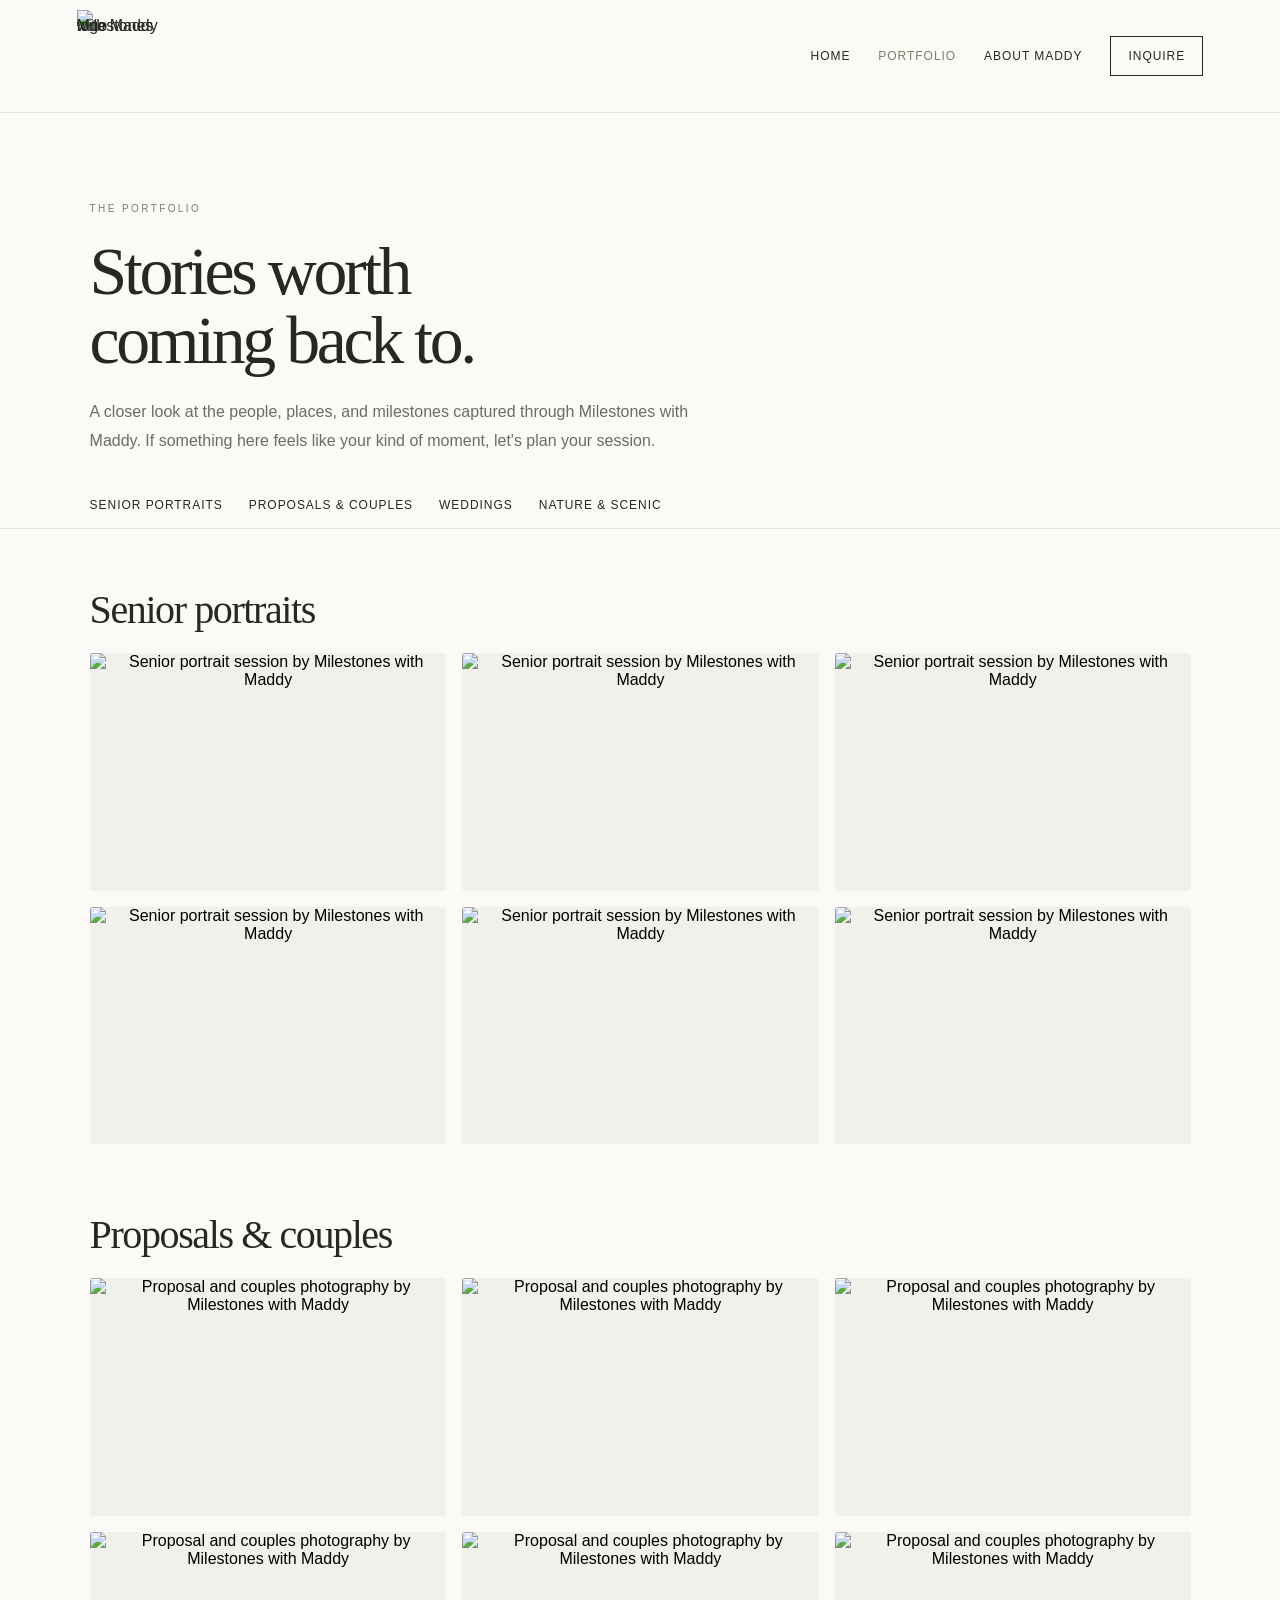
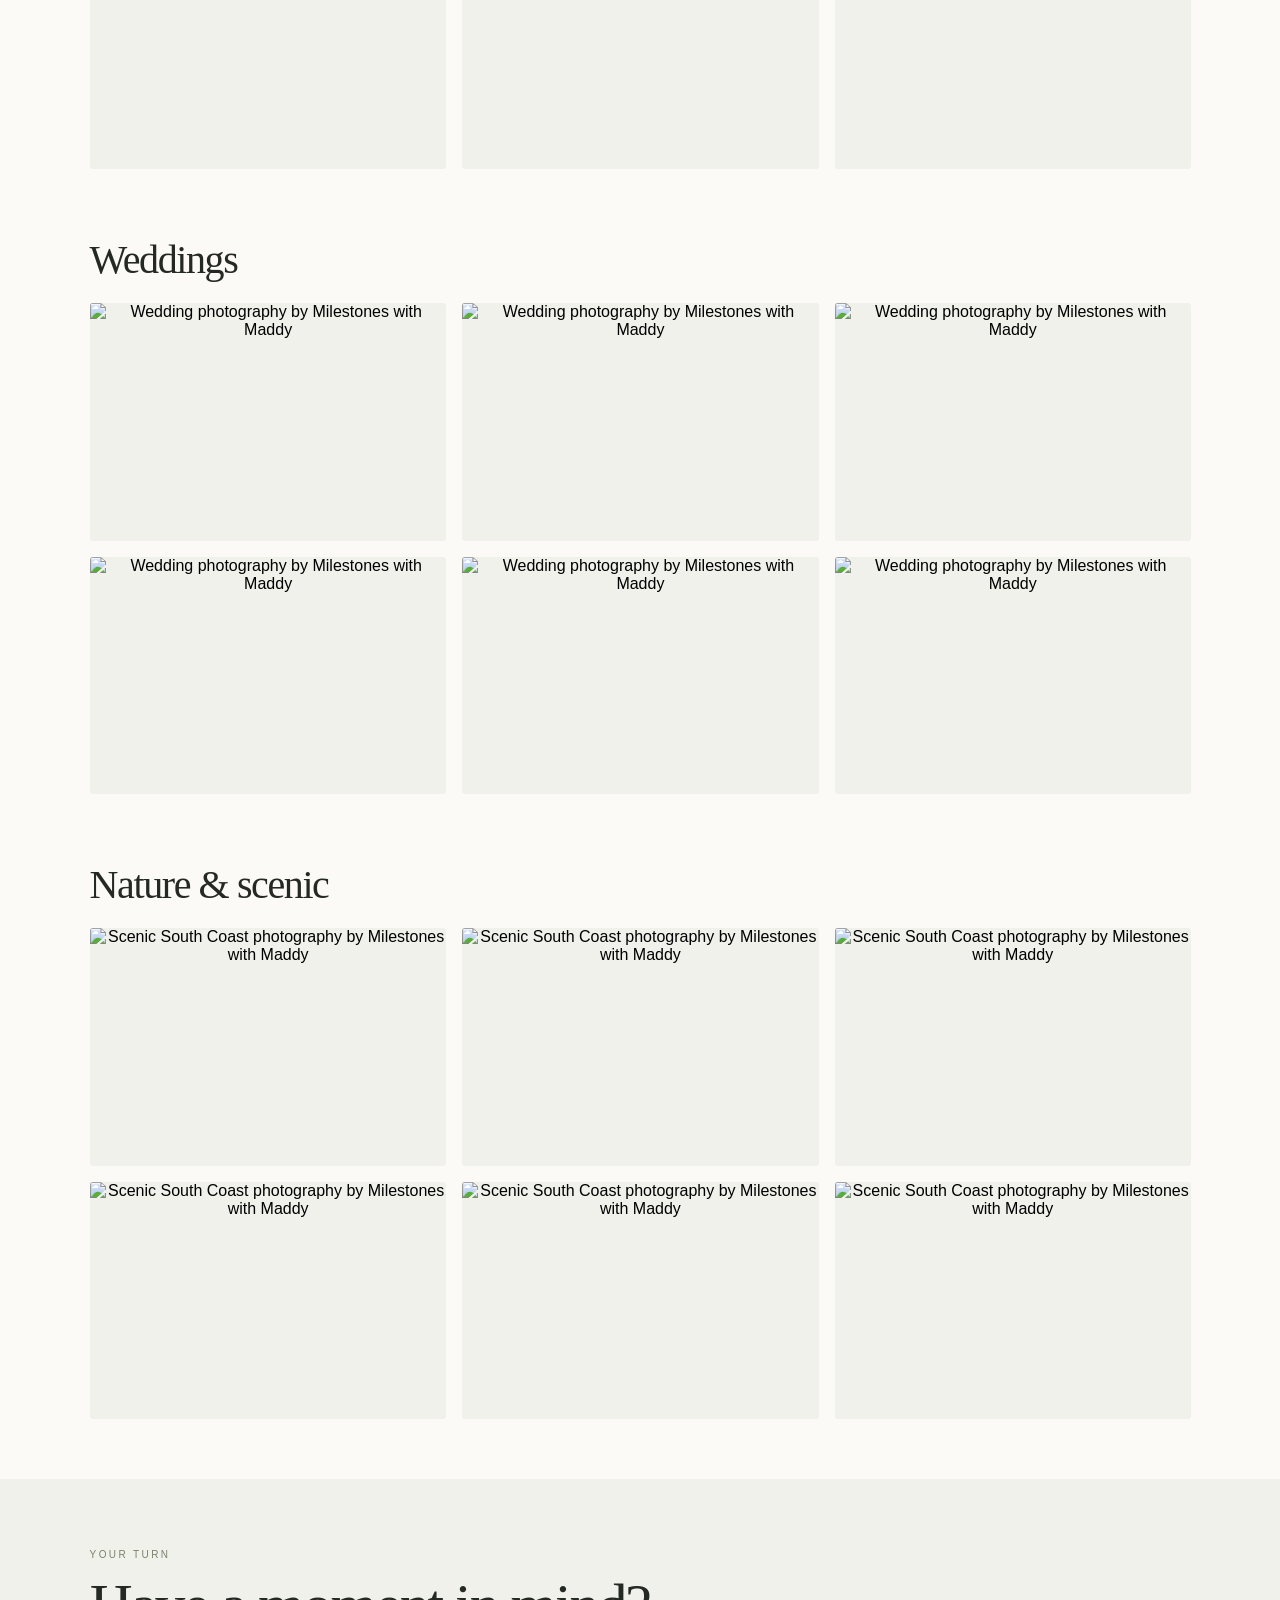
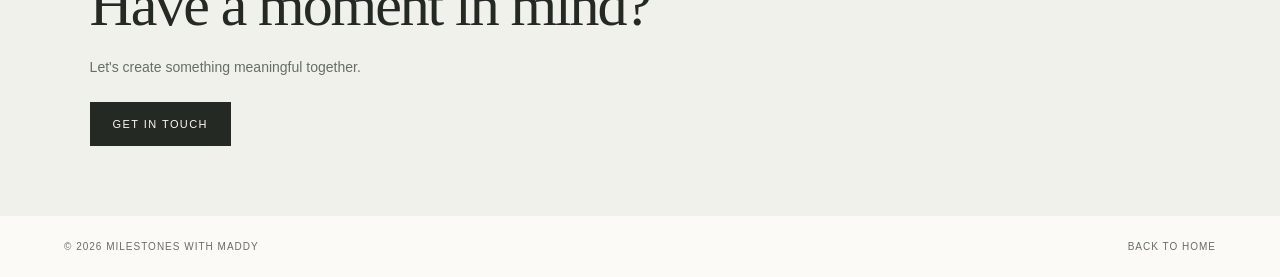
==== portfolio.html @ b0c82dc0 "first commit website" ====
<!doctype html>
<html lang="en">
<head>
<meta charset="utf-8">
<meta name="viewport" content="width=device-width, initial-scale=1">
<title>Portfolio — Milestones with Maddy</title>
<meta name="description" content="Senior portraits, proposals, weddings and scenic photography by Milestones with Maddy on the South Coast.">
<link rel="icon" type="image/png" href="images/favicon.png">
<link rel="stylesheet" href="styles.css">
</head>
<body>
<header class="nav">
<a class="brand" href="index.html" aria-label="Milestones with Maddy — home"><img class="brand-logo" src="images/milestones-logo.png" alt="Milestones with Maddy logo"></a>
<button class="menu" id="menu" aria-expanded="false" aria-controls="navlinks" aria-label="Toggle navigation">Menu</button>
<nav class="navlinks" id="navlinks"><a href="index.html">Home</a><a href="portfolio.html" aria-current="page">Portfolio</a><a href="index.html#about">About Maddy</a><a class="cta" href="index.html#contact">Inquire</a></nav>
</header>
<main>
<section class="intro"><div class="eyebrow">The portfolio</div><h1>Stories worth<br>coming back to.</h1><p>A closer look at the people, places, and milestones captured through Milestones with Maddy. If something here feels like your kind of moment, let's plan your session.</p></section>
<nav class="cats" id="cats" aria-label="Portfolio categories"></nav>
<div id="galleries"></div>
<section class="cta-band"><div class="eyebrow">Your turn</div><h2>Have a moment in mind?</h2><p>Let's create something meaningful together.</p><a class="btn" href="index.html#contact">Get in touch</a></section>
</main>
<footer class="footer"><span>© <span id="year"></span> Milestones with Maddy</span><a href="index.html">Back to home</a></footer>
<script src="photos.js"></script>
<script src="site.js"></script>
</body>
</html>
---- styles.css ----
:root { color-scheme: light; --paper:#fbfaf7; --ink:#252923; --muted:#686e65; --line:#e6e5de; --accent:#78836a; --card:#f0f1eb; }
* { box-sizing:border-box; }
html { scroll-behavior:smooth; scroll-padding-top:90px; }
body { margin:0; background:var(--paper); color:var(--ink); font-family:Inter,'Avenir Next',Avenir,Arial,sans-serif; }
a { color:inherit; text-decoration:none; }
button,input,select,textarea { font:inherit; }
:focus-visible { outline:2px solid var(--accent); outline-offset:3px; }
h1,h2,h3,p { margin-top:0; }
h1,h2 { font-family:Georgia,'Times New Roman',serif; font-weight:400; }

/* header */
.nav { position:relative; display:flex; align-items:center; justify-content:space-between; gap:24px; padding:10px clamp(20px,6vw,92px); border-bottom:1px solid var(--line); background:var(--paper); }
.brand { display:block; line-height:0; }
.brand-logo { display:block; width:92px; height:92px; object-fit:contain; }
.navlinks { display:flex; gap:28px; align-items:center; font-size:12px; letter-spacing:.08em; text-transform:uppercase; }
.navlinks a:hover,.navlinks a[aria-current="page"] { color:var(--accent); }
.navlinks .cta { border:1px solid var(--ink); padding:12px 17px; }
.navlinks .cta:hover { color:var(--ink); background:var(--card); }
.menu { display:none; background:none; color:var(--ink); border:1px solid var(--line); padding:9px 12px; cursor:pointer; }

/* shared bits */
.eyebrow { font-size:10px; letter-spacing:.24em; text-transform:uppercase; color:var(--accent); }
.btn { display:inline-flex; align-items:center; justify-content:center; background:var(--ink); color:var(--paper); padding:15px 22px; font-size:11px; text-transform:uppercase; letter-spacing:.13em; border:1px solid var(--ink); cursor:pointer; }
.btn:hover { opacity:.83; }
.btn:disabled { opacity:.6; cursor:wait; }
.text-link { font-size:12px; border-bottom:1px solid var(--accent); padding-bottom:5px; }
.section { padding:clamp(58px,8vw,108px) clamp(20px,7vw,110px); }
.section-head { display:flex; align-items:end; justify-content:space-between; gap:24px; margin-bottom:34px; }
h2 { font-size:clamp(38px,5vw,60px); line-height:1.05; margin:14px 0 0; letter-spacing:-.035em; }
.section-head p { color:var(--muted); max-width:310px; font-size:13px; line-height:1.8; margin-bottom:3px; }

/* hero */
.hero { display:grid; grid-template-columns:.8fr 1.2fr; min-height:610px; padding:clamp(32px,6vw,84px) clamp(20px,8vw,120px); gap:clamp(28px,5vw,76px); align-items:center; }
h1 { font-size:clamp(44px,5.3vw,70px); line-height:1.02; letter-spacing:-.05em; margin:23px 0; }
.hero p { color:var(--muted); font-size:15px; line-height:1.9; max-width:390px; }
.actions { display:flex; align-items:center; gap:22px; margin-top:30px; flex-wrap:wrap; }
.hero-art { position:relative; overflow:hidden; background:#e4e6dd; border-radius:3px; aspect-ratio:4/5; width:100%; max-width:540px; max-height:540px; justify-self:center; }
.hero-art img { display:block; width:100%; height:100%; object-fit:cover; object-position:center 35%; }
.art-note { position:absolute; z-index:2; right:18px; bottom:18px; background:rgba(250,247,241,.9); color:#282722; padding:12px 14px; font-size:9px; letter-spacing:.14em; text-transform:uppercase; }

/* featured cards (home) */
.gallery { display:grid; grid-template-columns:repeat(3,minmax(0,1fr)); gap:20px; }
.photo { position:relative; min-height:420px; overflow:hidden; background:var(--card); border-radius:3px; display:block; }
.photo img { position:absolute; inset:0; width:100%; height:100%; object-fit:cover; transition:transform .5s; }
.photo:hover img { transform:scale(1.04); }
.photo:after { content:""; position:absolute; inset:0; background:linear-gradient(180deg,transparent 55%,rgba(0,0,0,.34)); pointer-events:none; }
.photo-label { position:absolute; z-index:1; left:18px; right:18px; bottom:17px; display:flex; justify-content:space-between; align-items:end; gap:10px; color:#fff; text-shadow:0 1px 8px #333; }
.photo-label strong { font-family:Georgia,serif; font-size:25px; font-weight:400; }
.photo-label span { font-size:9px; letter-spacing:.16em; text-transform:uppercase; }
.more { margin-top:30px; }

/* about */
.about { background:var(--card); display:grid; grid-template-columns:.8fr 1.2fr; gap:clamp(30px,8vw,110px); align-items:center; }
.about-mark { display:grid; place-items:center; }
.about-mark img { display:block; width:min(100%,360px); height:auto; }
.about-copy p { color:var(--muted); font-size:14px; line-height:1.95; max-width:520px; }
.about-copy .text-link { display:inline-block; margin-top:8px; }

/* process */
.process { display:grid; grid-template-columns:repeat(3,1fr); gap:26px; margin-top:42px; }
.step { border-top:1px solid var(--line); padding-top:18px; }
.step b { color:var(--accent); font-size:10px; letter-spacing:.18em; }
.step h3 { font-family:Georgia,serif; font-size:25px; font-weight:400; margin:14px 0 10px; }
.step p { color:var(--muted); font-size:13px; line-height:1.8; }

/* contact */
.contact { background:var(--card); display:grid; grid-template-columns:1fr 1fr; gap:clamp(30px,8vw,100px); }
.contact .eyebrow { color:#657258; }
.contact h2 { max-width:460px; }
.contact p { color:var(--muted); font-size:14px; line-height:1.9; max-width:390px; margin-top:20px; }
.form { display:grid; grid-template-columns:1fr 1fr; gap:17px; align-content:start; }
.field { display:flex; flex-direction:column; gap:8px; }
.field.full { grid-column:1/-1; }
.field label { font-size:10px; letter-spacing:.14em; text-transform:uppercase; color:var(--muted); }
.field input,.field select,.field textarea { width:100%; background:transparent; border:0; border-bottom:1px solid #c4c8bd; color:var(--ink); padding:11px 0; border-radius:0; }
.field input:focus,.field select:focus,.field textarea:focus { outline:none; border-bottom-color:var(--ink); }
.field textarea { min-height:82px; resize:vertical; }
.form .btn { grid-column:1/-1; justify-self:start; margin-top:7px; }
#form-status { grid-column:1/-1; font-size:12px; color:var(--muted); line-height:1.6; }
.footer { padding:25px clamp(20px,5vw,76px); display:flex; justify-content:space-between; gap:18px; flex-wrap:wrap; color:var(--muted); font-size:10px; letter-spacing:.1em; text-transform:uppercase; }

/* portfolio page */
.intro { padding:clamp(45px,7vw,90px) clamp(20px,7vw,110px) 10px; }
.intro p { color:var(--muted); line-height:1.8; max-width:620px; }
.cats { position:sticky; top:0; z-index:5; display:flex; gap:26px; flex-wrap:wrap; padding:16px clamp(20px,7vw,110px); background:rgba(251,250,247,.94); backdrop-filter:blur(6px); border-bottom:1px solid var(--line); font-size:12px; letter-spacing:.08em; text-transform:uppercase; }
.cats a:hover { color:var(--accent); }
.gallery-section { padding:clamp(34px,5vw,60px) clamp(20px,7vw,110px) 10px; }
.gallery-section h2 { font-size:clamp(30px,3.6vw,40px); margin:0 0 22px; }
.gal { container-type:inline-size; }
.grid { --cols:3; --gap:16px; display:grid; grid-template-columns:repeat(var(--cols),minmax(0,1fr)); gap:var(--gap); grid-auto-flow:dense; grid-auto-rows:calc((100cqw - (var(--cols) - 1) * var(--gap)) / var(--cols) / 1.5); }
.grid figure { margin:0; background:var(--card); border-radius:3px; overflow:hidden; }
.grid figure.tall { grid-row:span 2; }
.grid button { display:block; width:100%; height:100%; padding:0; border:0; background:none; cursor:zoom-in; }
.grid img { display:block; width:100%; height:100%; object-fit:cover; }
.grid button:hover img { opacity:.92; }
.cta-band { margin-top:50px; padding:clamp(40px,6vw,70px) clamp(20px,7vw,110px); background:var(--card); }
.cta-band h2 { margin-bottom:18px; }
.cta-band p { color:var(--muted); font-size:14px; line-height:1.8; max-width:520px; margin:0 0 22px; }

/* lightbox */
.lb { position:fixed; inset:0; z-index:50; display:none; align-items:center; justify-content:center; background:rgba(20,22,18,.93); padding:clamp(16px,4vw,56px); }
.lb.open { display:flex; }
.lb img { max-width:100%; max-height:100%; object-fit:contain; border-radius:2px; }
.lb button { position:absolute; background:none; border:0; color:#fff; font-size:34px; line-height:1; padding:14px 18px; cursor:pointer; opacity:.8; }
.lb button:hover { opacity:1; }
.lb .x { top:6px; right:8px; } .lb .prev { left:4px; top:50%; transform:translateY(-50%); } .lb .next { right:4px; top:50%; transform:translateY(-50%); }
body.lb-open { overflow:hidden; }

@media(max-width:760px) {
  .brand-logo { width:72px; height:72px; }
  .navlinks { display:none; position:absolute; z-index:10; top:100%; left:0; right:0; padding:24px; background:var(--paper); border-bottom:1px solid var(--line); flex-direction:column; align-items:stretch; gap:20px; }
  .navlinks.open { display:flex; }
  .menu { display:block; }
  .hero { grid-template-columns:1fr; padding-top:40px; min-height:0; }
  .hero-art { min-height:420px; } .hero-art img { height:420px; }
  .gallery { grid-template-columns:1fr 1fr; } .photo { min-height:300px; } .photo:nth-child(3) { grid-column:1/-1; }
  .about,.contact { grid-template-columns:1fr; }
  .about-mark img { width:min(70%,260px); }
  .section-head { align-items:start; flex-direction:column; }
  .process { grid-template-columns:1fr; gap:12px; }
  .grid { --cols:2; }
}
@media(max-width:430px) {
  .gallery { grid-template-columns:1fr; } .photo,.photo:nth-child(3) { min-height:340px; grid-column:auto; }
  .form { grid-template-columns:1fr; } .field.full,.form .btn,#form-status { grid-column:1; }
  h1 { font-size:52px; }
  .grid { --cols:1; }
}
@media(prefers-reduced-motion:reduce) { html { scroll-behavior:auto; } .photo img { transition:none; } }
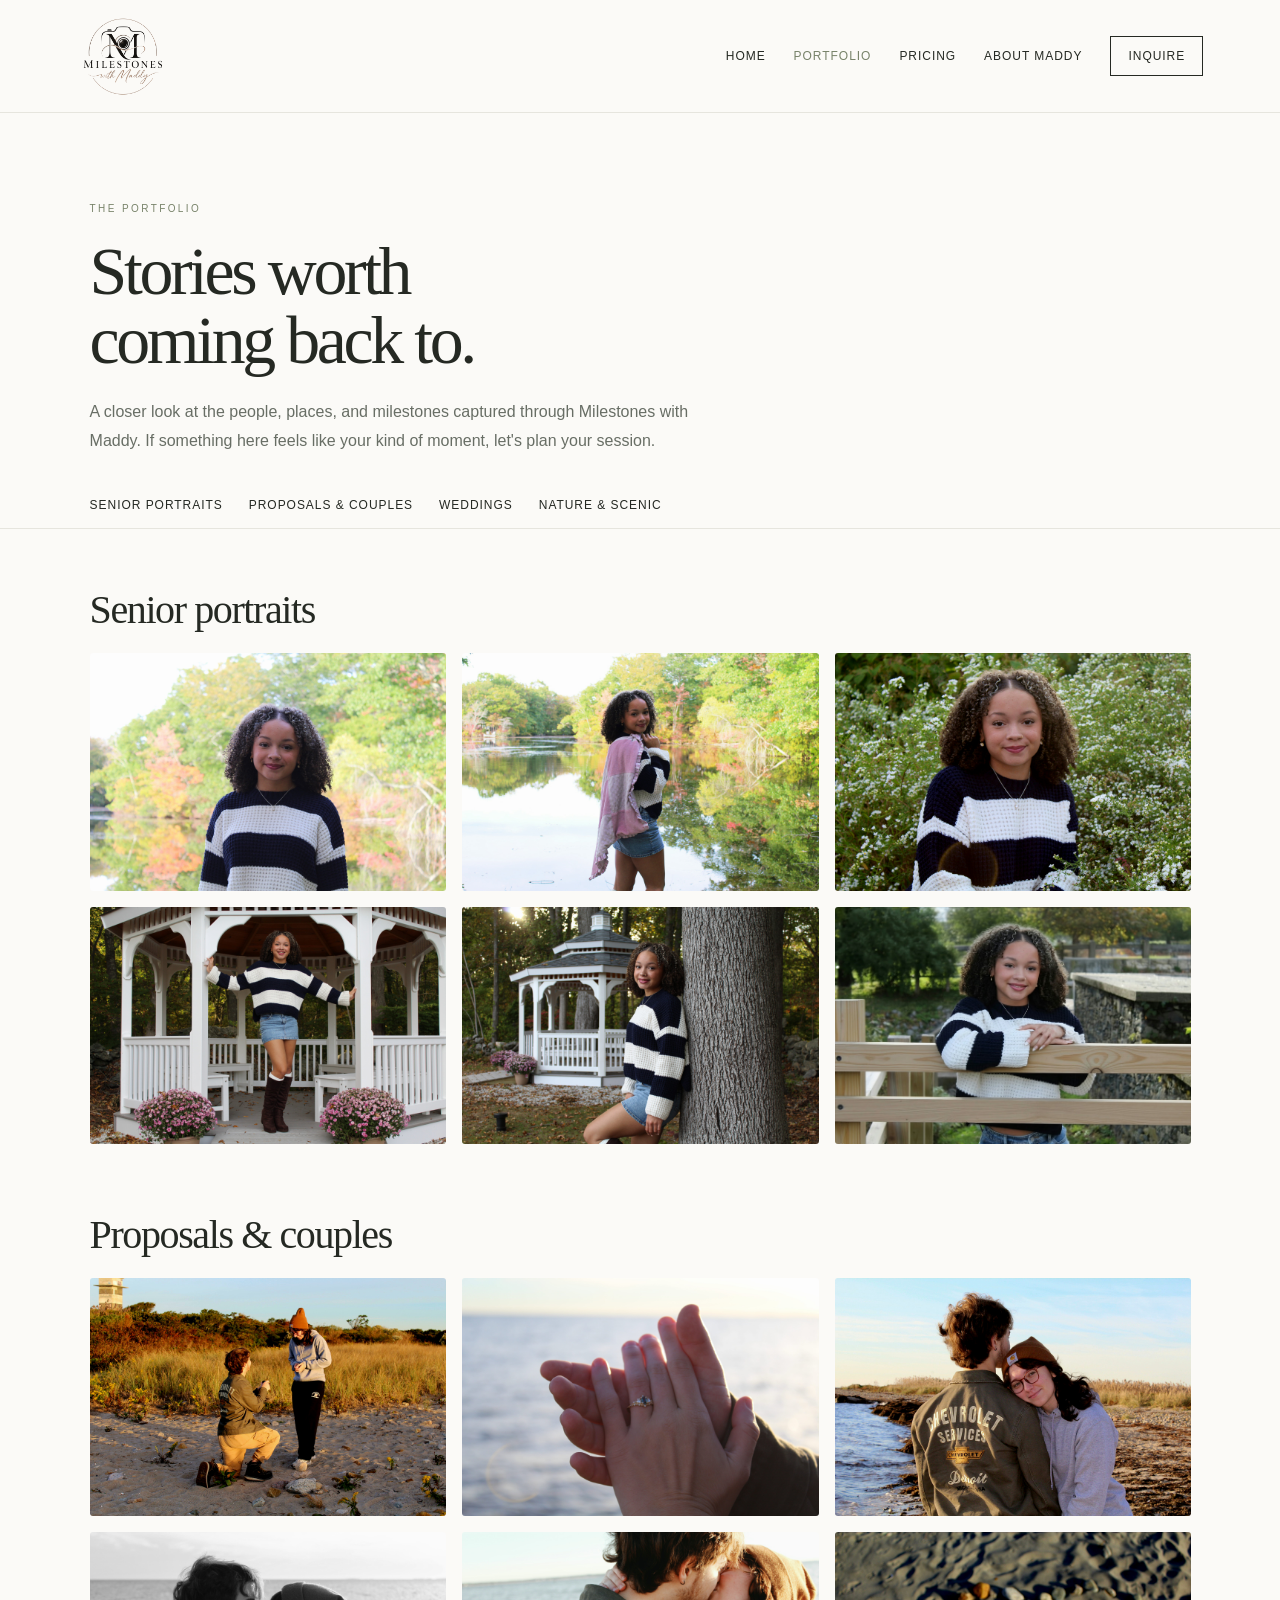
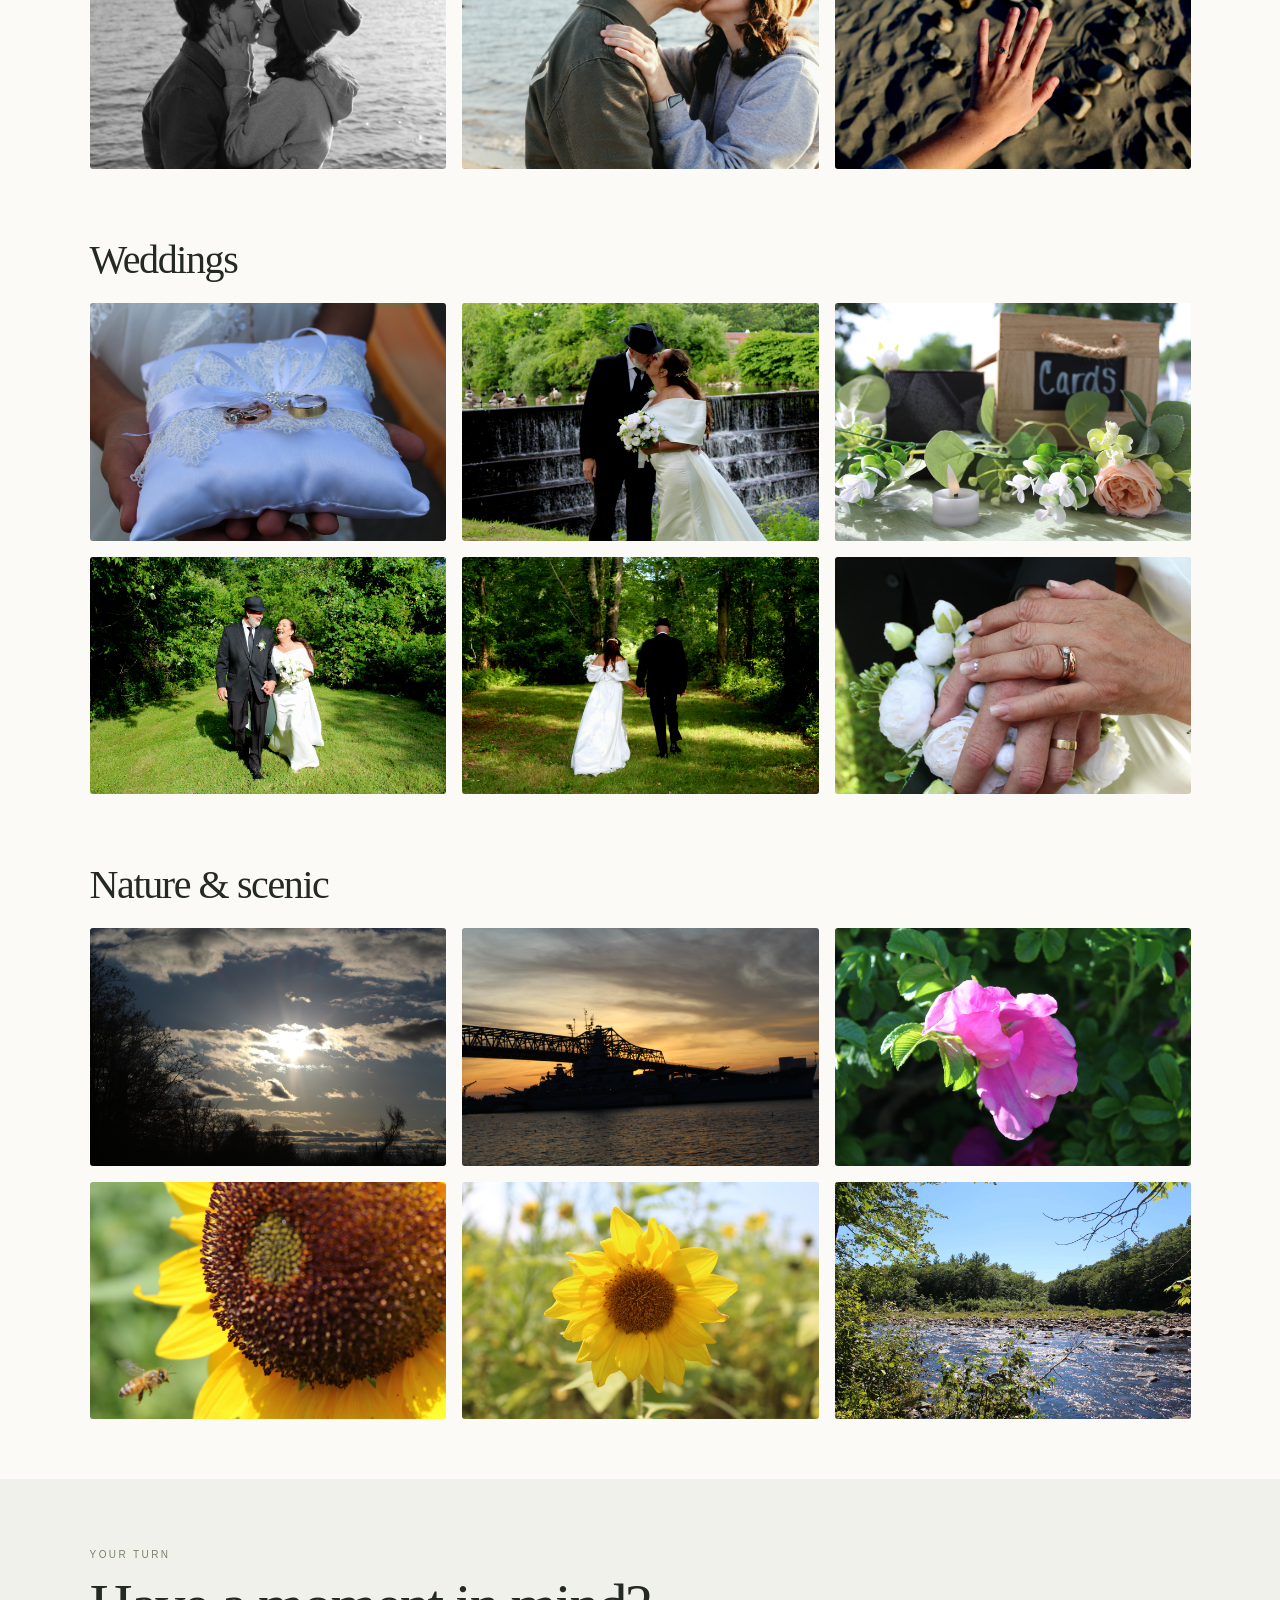
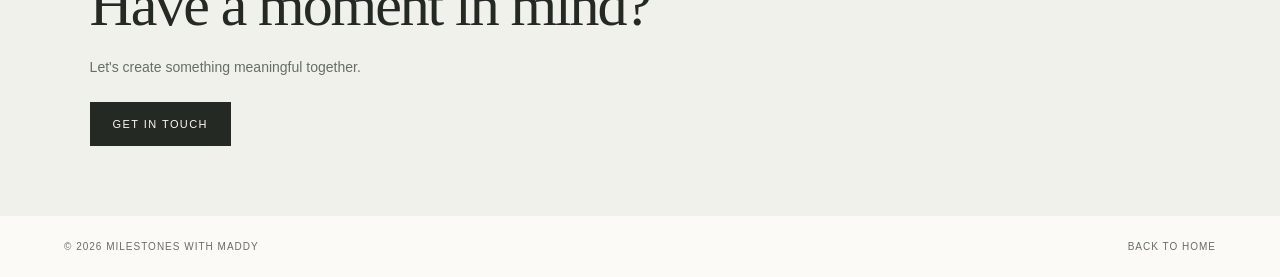
==== commit a22fcdb6: "Add files via upload" ====
--- a/portfolio.html
+++ b/portfolio.html
@@ -12,7 +12,7 @@
 <header class="nav">
 <a class="brand" href="index.html" aria-label="Milestones with Maddy — home"><img class="brand-logo" src="images/milestones-logo.png" alt="Milestones with Maddy logo"></a>
 <button class="menu" id="menu" aria-expanded="false" aria-controls="navlinks" aria-label="Toggle navigation">Menu</button>
-<nav class="navlinks" id="navlinks"><a href="index.html">Home</a><a href="portfolio.html" aria-current="page">Portfolio</a><a href="index.html#about">About Maddy</a><a class="cta" href="index.html#contact">Inquire</a></nav>
+<nav class="navlinks" id="navlinks"><a href="index.html">Home</a><a href="portfolio.html" aria-current="page">Portfolio</a><a href="pricing.html">Pricing</a><a href="index.html#about">About Maddy</a><a class="cta" href="index.html#contact">Inquire</a></nav>
 </header>
 <main>
 <section class="intro"><div class="eyebrow">The portfolio</div><h1>Stories worth<br>coming back to.</h1><p>A closer look at the people, places, and milestones captured through Milestones with Maddy. If something here feels like your kind of moment, let's plan your session.</p></section>
--- a/styles.css
+++ b/styles.css
@@ -127,3 +127,57 @@
   .grid { --cols:1; }
 }
 @media(prefers-reduced-motion:reduce) { html { scroll-behavior:auto; } .photo img { transition:none; } }
+
+/* pricing page */
+.packages { display:grid; grid-template-columns:repeat(4,minmax(0,1fr)); gap:20px; align-items:stretch; }
+.pkg { display:flex; flex-direction:column; padding:30px 28px 28px; background:var(--card); border:1px solid var(--line); border-radius:3px; }
+.pkg h3 { font-family:Georgia,'Times New Roman',serif; font-size:28px; font-weight:400; margin:0 0 6px; letter-spacing:-.02em; }
+.pkg .for { color:var(--muted); font-size:13px; line-height:1.7; margin-bottom:22px; min-height:44px; }
+.price { font-family:Georgia,'Times New Roman',serif; font-size:46px; letter-spacing:-.04em; line-height:1; margin-bottom:4px; }
+.price small { font-family:Inter,'Avenir Next',Avenir,Arial,sans-serif; font-size:12px; letter-spacing:0; color:var(--muted); margin-right:6px; }
+.length { color:var(--muted); font-size:12px; margin-bottom:22px; }
+.pkg ul { list-style:none; margin:0 0 28px; padding:20px 0 0; border-top:1px solid var(--line); flex:1; }
+.pkg li { position:relative; padding-left:20px; margin-bottom:11px; font-size:13px; line-height:1.6; }
+.pkg li:before { content:""; position:absolute; left:0; top:.7em; width:10px; height:1px; background:var(--accent); }
+.pkg .btn { align-self:flex-start; }
+.pricing-note { margin-top:22px; color:var(--muted); font-size:13px; line-height:1.8; max-width:620px; }
+
+.addons { border-top:1px solid var(--line); max-width:760px; }
+.addon { display:flex; justify-content:space-between; align-items:baseline; gap:24px; padding:18px 0; border-bottom:1px solid var(--line); }
+.addon strong { font-weight:500; font-size:15px; }
+.addon p { margin:4px 0 0; color:var(--muted); font-size:13px; line-height:1.7; }
+.addon .amt { font-family:Georgia,'Times New Roman',serif; font-size:22px; white-space:nowrap; }
+
+.faq { max-width:760px; border-top:1px solid var(--line); }
+.faq details { border-bottom:1px solid var(--line); }
+.faq summary { cursor:pointer; list-style:none; display:flex; justify-content:space-between; align-items:center; gap:20px; padding:20px 0; font-size:15px; }
+.faq summary::-webkit-details-marker { display:none; }
+.faq summary:after { content:"+"; font-size:22px; color:var(--accent); line-height:1; }
+.faq details[open] summary:after { content:"–"; }
+.faq details p { color:var(--muted); font-size:14px; line-height:1.9; margin:0 0 22px; max-width:620px; }
+
+@media(max-width:1100px) {
+  .packages { grid-template-columns:repeat(2,minmax(0,1fr)); }
+  .pkg .for { min-height:0; }
+}
+@media(max-width:600px) {
+  .packages { grid-template-columns:1fr; max-width:520px; }
+}
+@media(max-width:430px) {
+  .addon { flex-direction:column; gap:6px; }
+}
+
+/* bundles */
+.bundles { display:grid; grid-template-columns:repeat(2,minmax(0,1fr)); gap:20px; }
+.bundle { display:flex; flex-direction:column; align-items:flex-start; padding:30px 28px 28px; background:var(--card); border:1px solid var(--line); border-radius:3px; }
+.bundle .tag { margin-bottom:14px; padding:5px 9px; border:1px solid var(--accent); color:#657258; font-size:10px; letter-spacing:.14em; text-transform:uppercase; }
+.bundle h3 { font-family:Georgia,'Times New Roman',serif; font-size:26px; font-weight:400; margin:0 0 6px; letter-spacing:-.02em; }
+.bundle-sub { color:var(--muted); font-size:13px; margin-bottom:20px; }
+.bundle-price { display:flex; align-items:baseline; gap:14px; margin-bottom:6px; }
+.bundle-price .now { font-family:Georgia,'Times New Roman',serif; font-size:44px; letter-spacing:-.04em; line-height:1; }
+.bundle-price s { color:var(--muted); font-size:16px; }
+.save { color:#657258; font-size:12px; letter-spacing:.06em; margin-bottom:20px; }
+.bundle p { color:var(--muted); font-size:13px; line-height:1.8; margin-bottom:26px; flex:1; max-width:440px; }
+.sr { position:absolute; width:1px; height:1px; overflow:hidden; clip:rect(0 0 0 0); white-space:nowrap; }
+.addon .amt small { font-family:Inter,'Avenir Next',Avenir,Arial,sans-serif; font-size:12px; color:var(--muted); margin-right:6px; }
+@media(max-width:700px) { .bundles { grid-template-columns:1fr; } }
